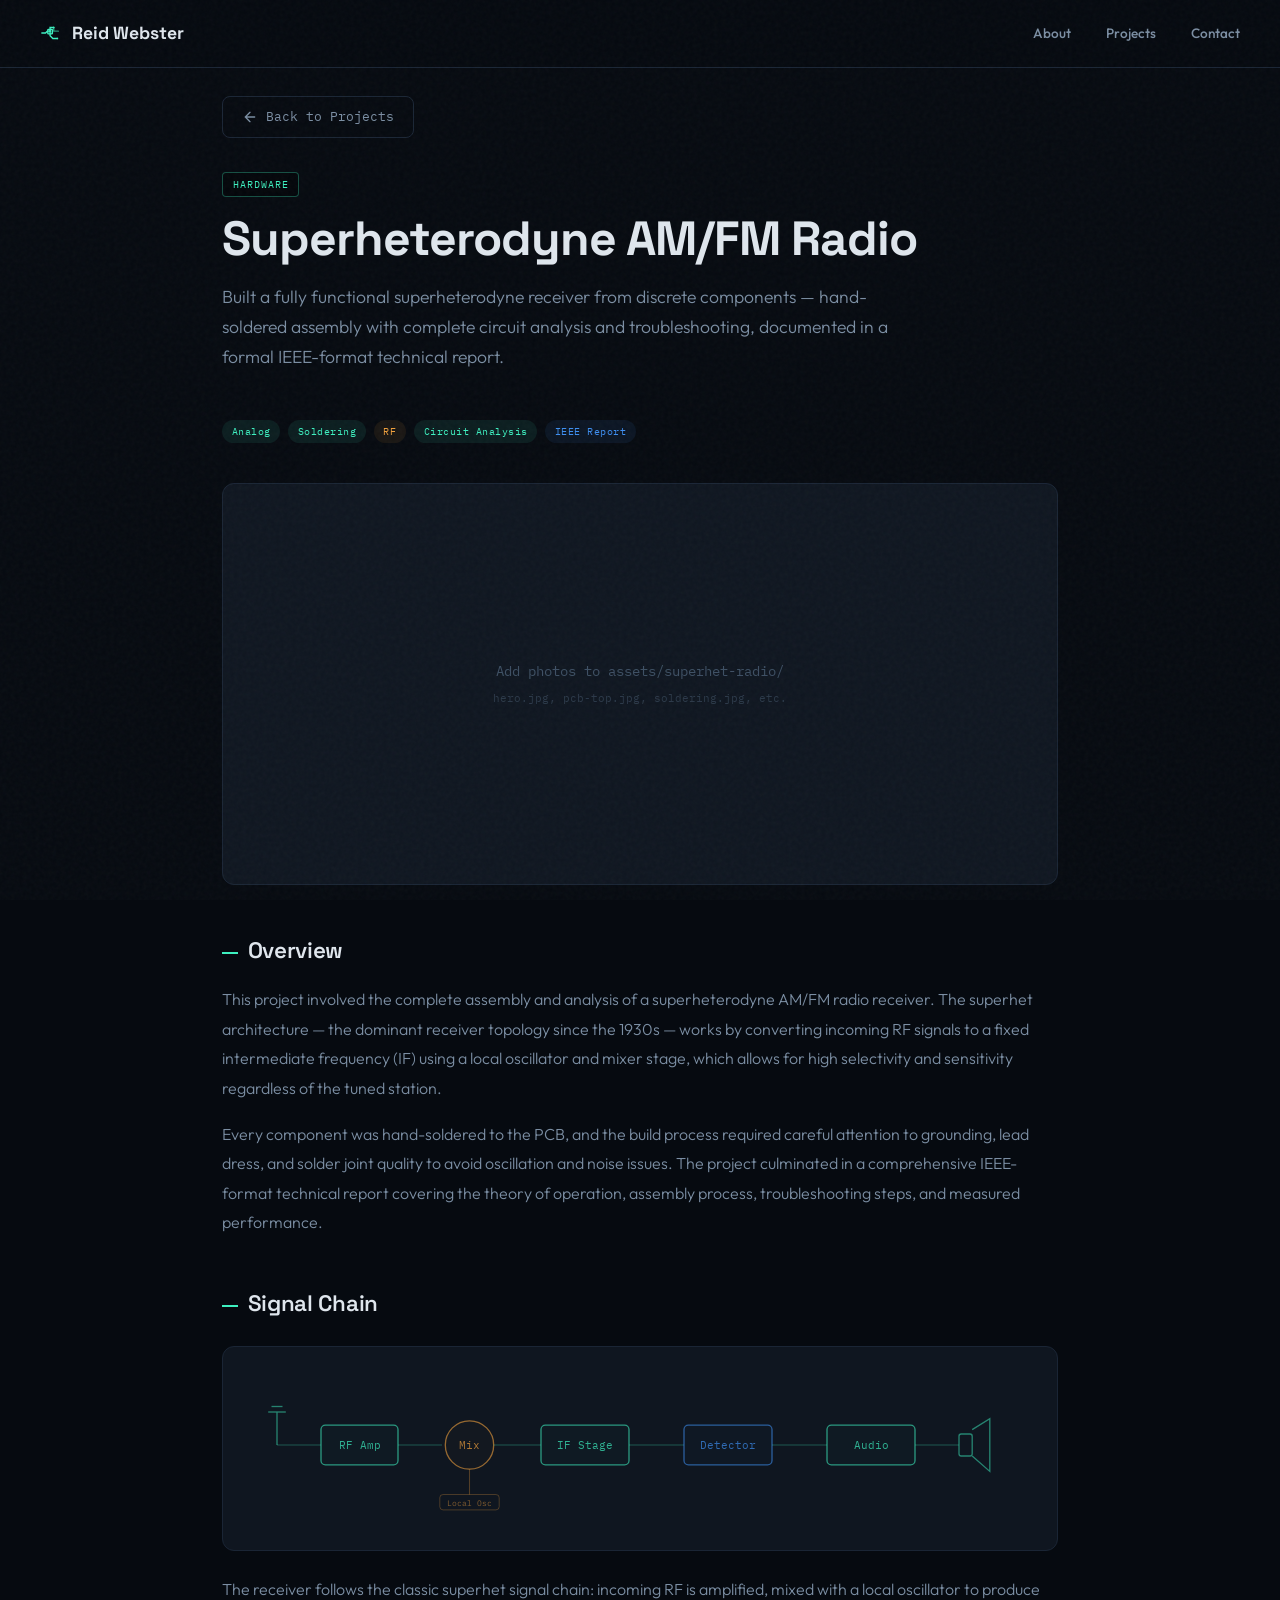
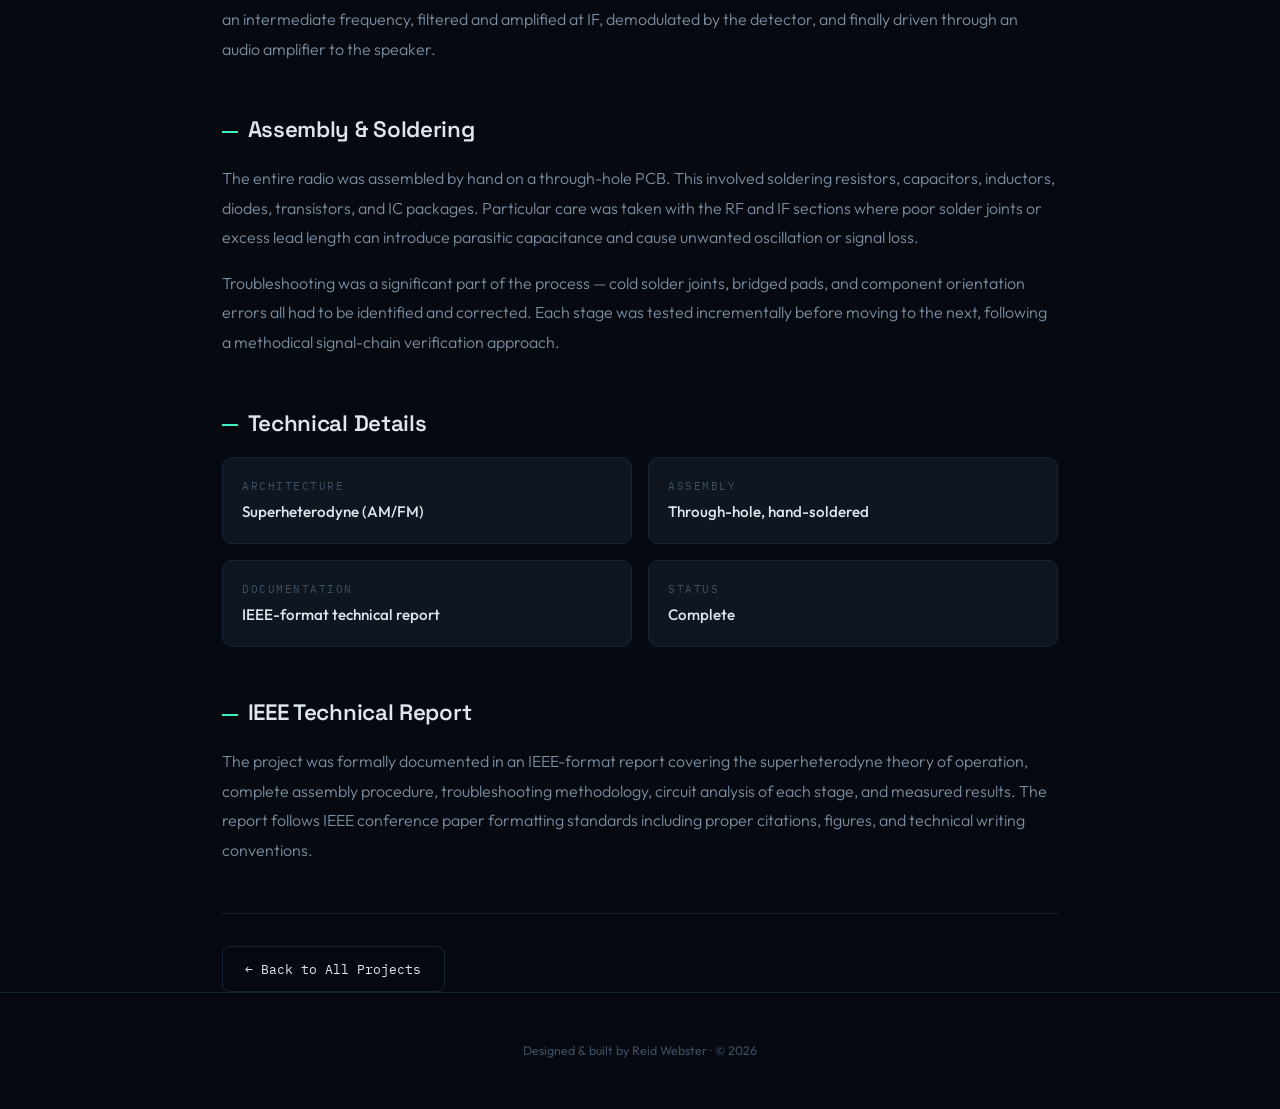
==== projects/superhet-radio.html @ 6ef9539f "Big update" ====
<!DOCTYPE html>
<html lang="en">
<head>
  <meta charset="UTF-8">
  <meta name="viewport" content="width=device-width, initial-scale=1.0">
  <meta name="cf-email-obfuscation" content="off">
  <title>Superheterodyne AM/FM Radio — Reid Webster</title>
  <link rel="preconnect" href="https://fonts.googleapis.com">
  <link href="https://fonts.googleapis.com/css2?family=Space+Grotesk:wght@400;500;600;700&family=IBM+Plex+Mono:wght@400;500&family=Outfit:wght@300;400;500;600;700&display=swap" rel="stylesheet">
  <link rel="stylesheet" href="../css/styles.css">
  <style>
    .project-page {
      position: relative;
      z-index: 1;
      max-width: 900px;
      margin: 0 auto;
      padding: 0 2rem;
    }

    .back-btn {
      display: inline-flex;
      align-items: center;
      gap: 0.5rem;
      margin-top: 6rem;
      margin-bottom: 2rem;
      padding: 0.6rem 1.2rem;
      font-family: var(--font-mono);
      font-size: 0.8rem;
      color: var(--text-secondary);
      text-decoration: none;
      border: 1px solid var(--border);
      border-radius: 8px;
      transition: all 0.3s;
      background: transparent;
    }
    .back-btn:hover {
      color: var(--accent);
      border-color: var(--accent);
    }
    .back-btn svg {
      width: 16px;
      height: 16px;
    }

    .project-hero {
      margin-bottom: 3rem;
    }
    .project-hero .project-type-badge {
      position: static;
      display: inline-block;
      margin-bottom: 1rem;
    }
    .project-hero h1 {
      font-family: var(--font-heading);
      font-size: clamp(2rem, 5vw, 3rem);
      font-weight: 700;
      letter-spacing: -1px;
      line-height: 1.1;
      margin-bottom: 1rem;
    }
    .project-hero .subtitle {
      font-size: 1.1rem;
      color: var(--text-secondary);
      font-weight: 300;
      line-height: 1.7;
      max-width: 700px;
    }

    .project-tags-row {
      display: flex;
      flex-wrap: wrap;
      gap: 0.5rem;
      margin: 1.5rem 0 2.5rem;
    }

    .project-gallery {
      margin-bottom: 3rem;
    }
    .gallery-main {
      width: 100%;
      border-radius: 12px;
      border: 1px solid var(--border);
      overflow: hidden;
      margin-bottom: 1rem;
      background: var(--bg-card);
    }
    .gallery-main img {
      width: 100%;
      display: block;
    }
    .gallery-main .placeholder {
      width: 100%;
      height: 400px;
      display: flex;
      align-items: center;
      justify-content: center;
      color: var(--text-muted);
      font-family: var(--font-mono);
      font-size: 0.85rem;
      flex-direction: column;
      gap: 0.5rem;
    }
    .placeholder-hint {
      font-size: 0.7rem;
      color: var(--text-muted);
      opacity: 0.6;
    }
    .gallery-thumbs {
      display: flex;
      gap: 0.75rem;
      overflow-x: auto;
    }
    .gallery-thumbs img {
      width: 120px;
      height: 80px;
      object-fit: cover;
      border-radius: 8px;
      border: 1px solid var(--border);
      cursor: pointer;
      transition: all 0.3s;
      opacity: 0.6;
    }
    .gallery-thumbs img:hover,
    .gallery-thumbs img.active {
      opacity: 1;
      border-color: var(--accent);
    }

    .project-section {
      margin-bottom: 3rem;
    }
    .project-section h2 {
      font-family: var(--font-heading);
      font-size: 1.4rem;
      font-weight: 600;
      letter-spacing: -0.3px;
      margin-bottom: 1rem;
      color: var(--text-primary);
    }
    .project-section h2::before {
      content: '';
      display: inline-block;
      width: 16px;
      height: 2px;
      background: var(--accent);
      margin-right: 0.6rem;
      vertical-align: middle;
    }
    .project-section p {
      color: var(--text-secondary);
      font-size: 1rem;
      line-height: 1.85;
      font-weight: 300;
    }
    .project-section p + p {
      margin-top: 1rem;
    }

    .details-grid {
      display: grid;
      grid-template-columns: 1fr 1fr;
      gap: 1rem;
      margin-top: 1rem;
    }
    .detail-card {
      background: var(--bg-card);
      border: 1px solid var(--border);
      border-radius: 10px;
      padding: 1.2rem;
    }
    .detail-card .label {
      font-family: var(--font-mono);
      font-size: 0.68rem;
      color: var(--text-muted);
      text-transform: uppercase;
      letter-spacing: 1.5px;
      margin-bottom: 0.3rem;
    }
    .detail-card .value {
      font-size: 0.95rem;
      font-weight: 500;
      color: var(--text-primary);
    }

    .project-links {
      display: flex;
      gap: 1rem;
      flex-wrap: wrap;
      margin-top: 2rem;
      padding-top: 2rem;
      border-top: 1px solid var(--border);
    }
    .project-ext-link {
      display: inline-flex;
      align-items: center;
      gap: 0.5rem;
      padding: 0.7rem 1.4rem;
      font-family: var(--font-mono);
      font-size: 0.82rem;
      color: var(--text-primary);
      text-decoration: none;
      border: 1px solid var(--border);
      border-radius: 8px;
      transition: all 0.3s;
    }
    .project-ext-link:hover {
      border-color: var(--accent);
      color: var(--accent);
    }
    .project-ext-link.primary {
      background: var(--accent);
      color: var(--bg-primary);
      border-color: var(--accent);
    }
    .project-ext-link.primary:hover {
      opacity: 0.9;
      transform: translateY(-2px);
    }

    /* Block diagram */
    .block-diagram {
      background: var(--bg-card);
      border: 1px solid var(--border);
      border-radius: 12px;
      padding: 2rem;
      margin: 1.5rem 0;
      overflow-x: auto;
    }

    @media (max-width: 600px) {
      .details-grid { grid-template-columns: 1fr; }
      .project-page { padding: 0 1.2rem; }
      .back-btn { margin-top: 5rem; }
    }
  </style>
</head>
<body>

<!-- Nav -->
<nav>
  <div class="nav-logo">
    <svg viewBox="0 0 24 24" fill="none" xmlns="http://www.w3.org/2000/svg">
      <path d="M2 12h4l2-2h3" stroke="var(--accent)" stroke-width="1.5" stroke-linecap="round"/>
      <path d="M11 10v-4h4" stroke="var(--accent)" stroke-width="1.5" stroke-linecap="round"/>
      <path d="M11 10v5l3 3h5" stroke="var(--accent)" stroke-width="1.5" stroke-linecap="round"/>
      <path d="M15 6v4h5" stroke="var(--accent)" stroke-width="1.5" stroke-linecap="round" opacity="0.6"/>
      <rect x="8.5" y="8" width="5" height="5" rx="0.8" stroke="var(--accent)" stroke-width="1.5" fill="var(--accent)" fill-opacity="0.15"/>
      <circle cx="11" cy="10" r="1.2" fill="var(--accent)" opacity="0.8"/>
      <circle cx="15" cy="6" r="1" fill="var(--accent)" opacity="0.6"/>
      <circle cx="19" cy="18" r="1" fill="var(--accent)" opacity="0.6"/>
    </svg>
    Reid Webster
  </div>
  <ul class="nav-links">
    <li><a href="../index.html#about">About</a></li>
    <li><a href="../index.html#projects">Projects</a></li>
    <li><a href="../index.html#contact">Contact</a></li>
  </ul>
</nav>

<div class="project-page">

  <!-- Back -->
  <a href="../index.html#projects" class="back-btn">
    <svg viewBox="0 0 24 24" fill="none" stroke="currentColor" stroke-width="2" stroke-linecap="round">
      <path d="M19 12H5M12 5l-7 7 7 7"/>
    </svg>
    Back to Projects
  </a>

  <!-- Hero -->
  <div class="project-hero">
    <span class="project-type-badge hw">Hardware</span>
    <h1>Superheterodyne AM/FM Radio</h1>
    <p class="subtitle">
      Built a fully functional superheterodyne receiver from discrete components — hand-soldered assembly
      with complete circuit analysis and troubleshooting, documented in a formal IEEE-format technical report.
    </p>
  </div>

  <!-- Tags -->
  <div class="project-tags-row">
    <span class="tag">Analog</span>
    <span class="tag">Soldering</span>
    <span class="tag warm">RF</span>
    <span class="tag">Circuit Analysis</span>
    <span class="tag blue">IEEE Report</span>
  </div>

  <!-- Gallery -->
  <div class="project-gallery">
    <div class="gallery-main" id="galleryMain">
      <!-- Replace with: <img src="../assets/superhet-radio/hero.jpg" alt="Completed superhet radio"> -->
      <div class="placeholder">
        Add photos to assets/superhet-radio/
        <span class="placeholder-hint">hero.jpg, pcb-top.jpg, soldering.jpg, etc.</span>
      </div>
    </div>
    <!-- Uncomment and add real images:
    <div class="gallery-thumbs">
      <img src="../assets/superhet-radio/hero.jpg" alt="Completed radio" class="active" onclick="swapImg(this)">
      <img src="../assets/superhet-radio/pcb-top.jpg" alt="PCB top view" onclick="swapImg(this)">
      <img src="../assets/superhet-radio/soldering.jpg" alt="Soldering closeup" onclick="swapImg(this)">
      <img src="../assets/superhet-radio/scope.jpg" alt="Oscilloscope capture" onclick="swapImg(this)">
    </div>
    -->
  </div>

  <!-- Overview -->
  <div class="project-section">
    <h2>Overview</h2>
    <p>
      This project involved the complete assembly and analysis of a superheterodyne AM/FM radio receiver.
      The superhet architecture — the dominant receiver topology since the 1930s — works by converting
      incoming RF signals to a fixed intermediate frequency (IF) using a local oscillator and mixer stage,
      which allows for high selectivity and sensitivity regardless of the tuned station.
    </p>
    <p>
      Every component was hand-soldered to the PCB, and the build process required careful attention to
      grounding, lead dress, and solder joint quality to avoid oscillation and noise issues. The project
      culminated in a comprehensive IEEE-format technical report covering the theory of operation,
      assembly process, troubleshooting steps, and measured performance.
    </p>
  </div>

  <!-- Signal chain block diagram -->
  <div class="project-section">
    <h2>Signal Chain</h2>
    <div class="block-diagram">
      <svg viewBox="0 0 700 120" fill="none" xmlns="http://www.w3.org/2000/svg" style="width:100%;height:auto;">
        <!-- Antenna -->
        <g stroke="#3df0c0" stroke-width="1.2" opacity="0.5">
          <line x1="20" y1="30" x2="20" y2="60"/>
          <line x1="12" y1="30" x2="28" y2="30"/>
          <line x1="15" y1="25" x2="25" y2="25"/>
        </g>
        <line x1="20" y1="60" x2="60" y2="60" stroke="#3df0c0" stroke-width="1" opacity="0.3"/>

        <!-- RF Amp -->
        <rect x="60" y="42" width="70" height="36" rx="4" stroke="#3df0c0" stroke-width="1.2" fill="#3df0c008" opacity="0.6"/>
        <text x="95" y="64" text-anchor="middle" fill="#3df0c0" font-size="10" font-family="'IBM Plex Mono',monospace" opacity="0.7">RF Amp</text>
        <line x1="130" y1="60" x2="170" y2="60" stroke="#3df0c0" stroke-width="1" opacity="0.3"/>

        <!-- Mixer -->
        <circle cx="195" cy="60" r="22" stroke="#f0a03d" stroke-width="1.2" fill="#f0a03d08" opacity="0.6"/>
        <text x="195" y="64" text-anchor="middle" fill="#f0a03d" font-size="10" font-family="'IBM Plex Mono',monospace" opacity="0.7">Mix</text>
        <!-- LO -->
        <line x1="195" y1="82" x2="195" y2="105" stroke="#f0a03d" stroke-width="1" opacity="0.3"/>
        <rect x="168" y="105" width="54" height="14" rx="3" stroke="#f0a03d" stroke-width="0.8" fill="none" opacity="0.3"/>
        <text x="195" y="115" text-anchor="middle" fill="#f0a03d" font-size="7" font-family="'IBM Plex Mono',monospace" opacity="0.5">Local Osc</text>

        <line x1="217" y1="60" x2="260" y2="60" stroke="#3df0c0" stroke-width="1" opacity="0.3"/>

        <!-- IF Filter/Amp -->
        <rect x="260" y="42" width="80" height="36" rx="4" stroke="#3df0c0" stroke-width="1.2" fill="#3df0c008" opacity="0.6"/>
        <text x="300" y="64" text-anchor="middle" fill="#3df0c0" font-size="10" font-family="'IBM Plex Mono',monospace" opacity="0.7">IF Stage</text>
        <line x1="340" y1="60" x2="390" y2="60" stroke="#3df0c0" stroke-width="1" opacity="0.3"/>

        <!-- Detector -->
        <rect x="390" y="42" width="80" height="36" rx="4" stroke="#3d8ef0" stroke-width="1.2" fill="#3d8ef008" opacity="0.6"/>
        <text x="430" y="64" text-anchor="middle" fill="#3d8ef0" font-size="10" font-family="'IBM Plex Mono',monospace" opacity="0.7">Detector</text>
        <line x1="470" y1="60" x2="520" y2="60" stroke="#3df0c0" stroke-width="1" opacity="0.3"/>

        <!-- Audio Amp -->
        <rect x="520" y="42" width="80" height="36" rx="4" stroke="#3df0c0" stroke-width="1.2" fill="#3df0c008" opacity="0.6"/>
        <text x="560" y="64" text-anchor="middle" fill="#3df0c0" font-size="10" font-family="'IBM Plex Mono',monospace" opacity="0.7">Audio</text>
        <line x1="600" y1="60" x2="640" y2="60" stroke="#3df0c0" stroke-width="1" opacity="0.3"/>

        <!-- Speaker -->
        <g stroke="#3df0c0" stroke-width="1.2" opacity="0.5">
          <rect x="640" y="50" width="12" height="20" rx="2"/>
          <path d="M652,46 L668,36 V84 L652,70"/>
        </g>
      </svg>
    </div>
    <p>
      The receiver follows the classic superhet signal chain: incoming RF is amplified, mixed with a
      local oscillator to produce an intermediate frequency, filtered and amplified at IF, demodulated
      by the detector, and finally driven through an audio amplifier to the speaker.
    </p>
  </div>

  <!-- Assembly & Soldering -->
  <div class="project-section">
    <h2>Assembly & Soldering</h2>
    <p>
      The entire radio was assembled by hand on a through-hole PCB. This involved soldering resistors,
      capacitors, inductors, diodes, transistors, and IC packages. Particular care was taken with the
      RF and IF sections where poor solder joints or excess lead length can introduce parasitic
      capacitance and cause unwanted oscillation or signal loss.
    </p>
    <p>
      Troubleshooting was a significant part of the process — cold solder joints, bridged pads, and
      component orientation errors all had to be identified and corrected. Each stage was tested
      incrementally before moving to the next, following a methodical signal-chain verification approach.
    </p>
  </div>

  <!-- Technical Details -->
  <div class="project-section">
    <h2>Technical Details</h2>
    <div class="details-grid">
      <div class="detail-card">
        <div class="label">Architecture</div>
        <div class="value">Superheterodyne (AM/FM)</div>
      </div>
      <div class="detail-card">
        <div class="label">Assembly</div>
        <div class="value">Through-hole, hand-soldered</div>
      </div>
      <div class="detail-card">
        <div class="label">Documentation</div>
        <div class="value">IEEE-format technical report</div>
      </div>
      <div class="detail-card">
        <div class="label">Status</div>
        <div class="value">Complete</div>
      </div>
    </div>
  </div>

  <!-- IEEE Report -->
  <div class="project-section">
    <h2>IEEE Technical Report</h2>
    <p>
      The project was formally documented in an IEEE-format report covering the superheterodyne
      theory of operation, complete assembly procedure, troubleshooting methodology, circuit analysis
      of each stage, and measured results. The report follows IEEE conference paper formatting
      standards including proper citations, figures, and technical writing conventions.
    </p>
  </div>

  <!-- Links -->
  <div class="project-links">
    <!-- Uncomment and update when you have the PDF or repo link:
    <a href="../assets/superhet-radio/ieee-report.pdf" class="project-ext-link primary" target="_blank">Read IEEE Report (PDF)</a>
    -->
    <a href="../index.html#projects" class="project-ext-link">← Back to All Projects</a>
  </div>

</div>

<footer>
  <p>Designed & built by Reid Webster · © 2026</p>
</footer>

<script src="../js/main.js"></script>
<script>
  function swapImg(thumb) {
    var main = document.getElementById('galleryMain');
    main.innerHTML = '<img src="' + thumb.src + '" alt="' + thumb.alt + '">';
    document.querySelectorAll('.gallery-thumbs img').forEach(function(t) { t.classList.remove('active'); });
    thumb.classList.add('active');
  }
</script>
</body>
</html>
---- css/styles.css ----
/* ══════════════════════════════════════
   VARIABLES
   ══════════════════════════════════════ */

:root {
  --bg-primary: #060a10;
  --bg-secondary: #0b1018;
  --bg-card: #0f1620;
  --border: #1a2535;
  --accent: #3df0c0;
  --accent-warm: #f0a03d;
  --accent-blue: #3d8ef0;
  --accent-dim: #3df0c015;
  --accent-mid: #3df0c050;
  --text-primary: #dfe6ed;
  --text-secondary: #7b8ea3;
  --text-muted: #3d4f63;
  --glow: 0 0 30px #3df0c020, 0 0 60px #3df0c008;
  --glow-warm: 0 0 20px #f0a03d30;
  --font-display: 'Outfit', sans-serif;
  --font-mono: 'IBM Plex Mono', monospace;
  --font-heading: 'Space Grotesk', sans-serif;
}


/* ══════════════════════════════════════
   RESET & BASE
   ══════════════════════════════════════ */

* {
  margin: 0;
  padding: 0;
  box-sizing: border-box;
}

html {
  scroll-behavior: smooth;
}

body {
  background: var(--bg-primary);
  color: var(--text-primary);
  font-family: var(--font-display);
  overflow-x: hidden;
  line-height: 1.6;
}


/* ══════════════════════════════════════
   NOISE OVERLAY
   ══════════════════════════════════════ */

body::before {
  content: '';
  position: fixed;
  inset: 0;
  background: url("data:image/svg+xml,%3Csvg viewBox='0 0 256 256' xmlns='http://www.w3.org/2000/svg'%3E%3Cfilter id='n'%3E%3CfeTurbulence type='fractalNoise' baseFrequency='0.85' numOctaves='4' stitchTiles='stitch'/%3E%3C/filter%3E%3Crect width='100%25' height='100%25' filter='url(%23n)' opacity='0.035'/%3E%3C/svg%3E");
  pointer-events: none;
  z-index: 9999;
}


/* ══════════════════════════════════════
   WAVEFORM BACKGROUND
   ══════════════════════════════════════ */

.wave-bg {
  position: fixed;
  inset: 0;
  z-index: 0;
  opacity: 0.12;
  overflow: hidden;
}


/* ══════════════════════════════════════
   NAVIGATION
   ══════════════════════════════════════ */

nav {
  position: fixed;
  top: 0;
  left: 0;
  right: 0;
  z-index: 100;
  padding: 1.2rem 2.5rem;
  display: flex;
  justify-content: space-between;
  align-items: center;
  background: #060a10dd;
  backdrop-filter: blur(20px);
  border-bottom: 1px solid var(--border);
}

.nav-logo {
  font-family: var(--font-heading);
  font-weight: 700;
  font-size: 1.1rem;
  color: var(--text-primary);
  display: flex;
  align-items: center;
  gap: 0.6rem;
}

.nav-logo svg {
  width: 22px;
  height: 22px;
}

.nav-links {
  display: flex;
  gap: 2.2rem;
  list-style: none;
}

.nav-links a {
  color: var(--text-secondary);
  text-decoration: none;
  font-size: 0.85rem;
  font-weight: 500;
  transition: color 0.3s;
}

.nav-links a:hover {
  color: var(--accent);
}


/* ══════════════════════════════════════
   HERO
   ══════════════════════════════════════ */

.hero {
  position: relative;
  z-index: 1;
  min-height: 100vh;
  display: flex;
  flex-direction: column;
  justify-content: center;
  padding: 8rem 3rem 4rem;
  max-width: 1200px;
  margin: 0 auto;
}

.hero-tag {
  font-family: var(--font-mono);
  font-size: 0.78rem;
  color: var(--accent);
  letter-spacing: 2.5px;
  text-transform: uppercase;
  margin-bottom: 1.5rem;
  display: flex;
  align-items: center;
  gap: 0.75rem;
  opacity: 0;
  animation: fadeUp 0.8s ease forwards 0.2s;
}

.hero-tag .pulse {
  width: 8px;
  height: 8px;
  background: var(--accent);
  border-radius: 50%;
  animation: pulse 2s ease-in-out infinite;
}

.hero h1 {
  font-family: var(--font-heading);
  font-size: clamp(2.8rem, 6.5vw, 5.2rem);
  font-weight: 700;
  line-height: 1.08;
  letter-spacing: -2px;
  margin-bottom: 1.5rem;
  opacity: 0;
  animation: fadeUp 0.8s ease forwards 0.4s;
}

.hero h1 .accent {
  color: var(--accent);
}

.hero h1 .warm {
  color: var(--accent-warm);
}

.hero-description {
  font-size: 1.15rem;
  color: var(--text-secondary);
  max-width: 540px;
  line-height: 1.85;
  font-weight: 300;
  opacity: 0;
  animation: fadeUp 0.8s ease forwards 0.6s;
}

.hero-cta {
  display: flex;
  gap: 1rem;
  margin-top: 2.5rem;
  opacity: 0;
  animation: fadeUp 0.8s ease forwards 0.8s;
}


/* ══════════════════════════════════════
   BUTTONS
   ══════════════════════════════════════ */

.btn-primary {
  display: inline-flex;
  align-items: center;
  gap: 0.5rem;
  padding: 0.85rem 1.8rem;
  background: var(--accent);
  color: var(--bg-primary);
  font-family: var(--font-display);
  font-size: 0.88rem;
  font-weight: 600;
  border: none;
  border-radius: 8px;
  cursor: pointer;
  text-decoration: none;
  transition: all 0.3s;
}

.btn-primary:hover {
  box-shadow: var(--glow);
  transform: translateY(-2px);
}

.btn-outline {
  display: inline-flex;
  align-items: center;
  gap: 0.5rem;
  padding: 0.85rem 1.8rem;
  background: transparent;
  color: var(--text-primary);
  font-family: var(--font-display);
  font-size: 0.88rem;
  font-weight: 500;
  border: 1px solid var(--border);
  border-radius: 8px;
  cursor: pointer;
  text-decoration: none;
  transition: all 0.3s;
}

.btn-outline:hover {
  border-color: var(--accent);
  color: var(--accent);
}


/* ══════════════════════════════════════
   CIRCUIT DECORATION (HERO)
   ══════════════════════════════════════ */

.circuit-deco {
  position: absolute;
  right: 2rem;
  top: 50%;
  transform: translateY(-50%);
  width: 400px;
  height: 400px;
  opacity: 0;
  animation: fadeIn 1.2s ease forwards 1s;
}

.circuit-deco #circuitCanvas {
  position: absolute;
  inset: 0;
  width: 100%;
  height: 100%;
  pointer-events: none;
  z-index: 1;
}

.circuit-deco #circuitSVG {
  position: absolute;
  inset: 0;
  width: 100%;
  height: 100%;
}

.circuit-deco .trace {
  animation: trace 1.8s ease forwards;
}

.circuit-deco .trace:nth-child(1)  { animation-delay: 1.0s; }
.circuit-deco .trace:nth-child(2)  { animation-delay: 1.1s; }
.circuit-deco .trace:nth-child(3)  { animation-delay: 1.2s; }
.circuit-deco .trace:nth-child(4)  { animation-delay: 1.3s; }
.circuit-deco .trace:nth-child(5)  { animation-delay: 1.4s; }
.circuit-deco .trace:nth-child(6)  { animation-delay: 1.5s; }
.circuit-deco .trace:nth-child(7)  { animation-delay: 1.1s; }
.circuit-deco .trace:nth-child(8)  { animation-delay: 1.3s; }
.circuit-deco .trace:nth-child(9)  { animation-delay: 1.5s; }
.circuit-deco .trace:nth-child(10) { animation-delay: 1.6s; }
.circuit-deco .trace:nth-child(11) { animation-delay: 1.4s; }
.circuit-deco .trace:nth-child(12) { animation-delay: 1.7s; }
.circuit-deco .trace:nth-child(13) { animation-delay: 1.2s; }
.circuit-deco .trace:nth-child(14) { animation-delay: 1.6s; }


/* ══════════════════════════════════════
   SECTION COMMONS
   ══════════════════════════════════════ */

section {
  position: relative;
  z-index: 1;
  max-width: 1200px;
  margin: 0 auto;
  padding: 6rem 3rem;
}

.section-label {
  font-family: var(--font-mono);
  font-size: 0.72rem;
  color: var(--accent);
  letter-spacing: 3px;
  text-transform: uppercase;
  margin-bottom: 0.75rem;
  display: flex;
  align-items: center;
  gap: 0.5rem;
}

.section-label::before {
  content: '';
  display: inline-block;
  width: 20px;
  height: 1px;
  background: var(--accent);
}

.section-title {
  font-family: var(--font-heading);
  font-size: 2.5rem;
  font-weight: 700;
  letter-spacing: -1px;
  margin-bottom: 3rem;
}

.divider {
  max-width: 1200px;
  margin: 0 auto;
  padding: 0 3rem;
  position: relative;
  z-index: 1;
}

.divider hr {
  border: none;
  border-top: 1px solid var(--border);
}


/* ══════════════════════════════════════
   ABOUT
   ══════════════════════════════════════ */

.about-grid {
  display: grid;
  grid-template-columns: 260px 1fr 1fr;
  gap: 3rem;
  align-items: start;
}

.about-text {
  color: var(--text-secondary);
  font-size: 1.05rem;
  line-height: 1.9;
  font-weight: 300;
}

.about-text strong {
  color: var(--text-primary);
  font-weight: 600;
}


/* ══════════════════════════════════════
   BADGE (LANYARD PHYSICS)
   ══════════════════════════════════════ */

.badge-wrapper {
  position: relative;
  width: 260px;
  height: 520px;
  overflow: visible;
  z-index: 2;
}

.badge-wrapper canvas {
  position: absolute;
  top: -60px;
  left: -80px;
  pointer-events: none;
}

.badge-wrapper canvas.near-badge {
  pointer-events: auto;
  cursor: grab;
}

.badge-wrapper canvas.dragging {
  pointer-events: auto;
  cursor: grabbing;
}

.badge-hint {
  position: absolute;
  bottom: 12px;
  left: 50%;
  transform: translateX(-50%);
  font-family: var(--font-mono);
  font-size: 0.65rem;
  text-transform: uppercase;
  letter-spacing: 0.1em;
  color: var(--text-muted);
  pointer-events: none;
  animation: hintPulse 2s ease-in-out infinite;
}

@keyframes hintPulse {
  0%, 100% { opacity: 0.5; }
  50% { opacity: 1; }
}


/* ══════════════════════════════════════
   SPECIALTY CARDS
   ══════════════════════════════════════ */

.specialties {
  display: flex;
  flex-direction: column;
  gap: 1rem;
}

.specialty-card {
  background: var(--bg-card);
  border: 1px solid var(--border);
  border-radius: 12px;
  padding: 1.4rem;
  display: flex;
  align-items: flex-start;
  gap: 1rem;
  transition: all 0.3s;
}

.specialty-card:hover {
  border-color: var(--accent-mid);
  transform: translateX(6px);
}

.specialty-icon {
  width: 44px;
  height: 44px;
  border-radius: 10px;
  display: flex;
  align-items: center;
  justify-content: center;
  font-size: 1.2rem;
  flex-shrink: 0;
}

.specialty-icon.ee  { background: #3df0c018; }
.specialty-icon.pcb { background: #f0a03d18; }
.specialty-icon.sw  { background: #3d8ef018; }
.specialty-icon.sig { background: #c03df018; }

.specialty-content h4 {
  font-family: var(--font-heading);
  font-size: 0.95rem;
  font-weight: 600;
  margin-bottom: 0.25rem;
}

.specialty-content p {
  font-size: 0.82rem;
  color: var(--text-muted);
  line-height: 1.5;
}


/* ══════════════════════════════════════
   PROJECTS
   ══════════════════════════════════════ */

.projects-grid {
  display: grid;
  grid-template-columns: repeat(auto-fit, minmax(340px, 1fr));
  gap: 1.5rem;
}

.project-card {
  background: var(--bg-card);
  border: 1px solid var(--border);
  border-radius: 14px;
  overflow: hidden;
  transition: all 0.4s;
  cursor: pointer;
}

.project-card:hover {
  border-color: var(--accent-mid);
  transform: translateY(-6px);
  box-shadow: 0 20px 60px #00000060, var(--glow);
}

.project-preview {
  height: 190px;
  position: relative;
  overflow: hidden;
  display: flex;
  align-items: center;
  justify-content: center;
}

.project-preview svg {
  position: absolute;
  inset: 0;
  width: 100%;
  height: 100%;
}

.project-number {
  position: absolute;
  top: 1rem;
  left: 1rem;
  font-family: var(--font-mono);
  font-size: 0.65rem;
  color: #ffffff20;
  letter-spacing: 1px;
  border: 1px solid #ffffff10;
  padding: 0.2rem 0.5rem;
  border-radius: 4px;
}

.project-type-badge {
  position: absolute;
  top: 1rem;
  right: 1rem;
  font-family: var(--font-mono);
  font-size: 0.6rem;
  letter-spacing: 1px;
  text-transform: uppercase;
  padding: 0.25rem 0.6rem;
  border-radius: 4px;
  background: #00000050;
  backdrop-filter: blur(8px);
}

.project-type-badge.hw    { color: var(--accent);      border: 1px solid var(--accent-mid); }
.project-type-badge.sw    { color: var(--accent-blue);  border: 1px solid #3d8ef050; }
.project-type-badge.mixed { color: var(--accent-warm);  border: 1px solid #f0a03d50; }

.project-info {
  padding: 1.5rem;
}

.project-tags {
  display: flex;
  gap: 0.5rem;
  flex-wrap: wrap;
  margin-bottom: 0.8rem;
}

.tag {
  font-family: var(--font-mono);
  font-size: 0.62rem;
  padding: 0.25rem 0.6rem;
  border-radius: 20px;
  background: var(--accent-dim);
  color: var(--accent);
  letter-spacing: 0.5px;
}

.tag.warm { background: #f0a03d15; color: var(--accent-warm); }
.tag.blue { background: #3d8ef015; color: var(--accent-blue); }

.project-info h3 {
  font-family: var(--font-heading);
  font-size: 1.15rem;
  font-weight: 600;
  margin-bottom: 0.5rem;
  letter-spacing: -0.3px;
}

.project-info p {
  font-size: 0.88rem;
  color: var(--text-secondary);
  line-height: 1.65;
  font-weight: 300;
}

.project-link {
  display: inline-flex;
  align-items: center;
  gap: 0.4rem;
  margin-top: 1rem;
  font-size: 0.82rem;
  font-weight: 500;
  color: var(--accent);
  text-decoration: none;
  transition: gap 0.3s;
}

.project-link:hover {
  gap: 0.8rem;
}


/* ══════════════════════════════════════
   CONTACT
   ══════════════════════════════════════ */

.contact-container {
  background: var(--bg-card);
  border: 1px solid var(--border);
  border-radius: 16px;
  padding: 3.5rem;
  text-align: center;
  max-width: 650px;
  margin: 0 auto;
  position: relative;
  overflow: hidden;
}

.contact-container::before {
  content: '';
  position: absolute;
  top: -1px;
  left: 15%;
  right: 15%;
  height: 2px;
  background: linear-gradient(90deg, transparent, var(--accent), transparent);
}

.contact-container h3 {
  font-family: var(--font-heading);
  font-size: 1.8rem;
  font-weight: 700;
  margin-bottom: 1rem;
  letter-spacing: -0.5px;
}

.contact-container p {
  color: var(--text-secondary);
  margin-bottom: 2rem;
  font-weight: 300;
}

.contact-links {
  display: flex;
  justify-content: center;
  gap: 1rem;
  flex-wrap: wrap;
}

.contact-btn {
  display: inline-flex;
  align-items: center;
  gap: 0.5rem;
  padding: 0.75rem 1.5rem;
  border: 1px solid var(--border);
  border-radius: 8px;
  color: var(--text-primary);
  text-decoration: none;
  font-size: 0.85rem;
  font-weight: 500;
  transition: all 0.3s;
  background: transparent;
}

.contact-btn:hover {
  border-color: var(--accent);
  color: var(--accent);
  box-shadow: var(--glow);
}

.contact-btn {
  position: relative;
}

.contact-btn.showing-info {
  border-color: var(--accent-mid);
  color: var(--accent);
}

.contact-btn.copied {
  border-color: var(--accent);
  color: var(--accent);
  background: var(--accent-dim);
}

.copy-hint {
  position: absolute;
  bottom: calc(100% + 8px);
  left: 50%;
  transform: translateX(-50%) scale(0.9);
  background: var(--bg-card);
  border: 1px solid var(--accent-mid);
  color: var(--accent);
  font-family: var(--font-mono);
  font-size: 0.65rem;
  letter-spacing: 0.5px;
  padding: 0.35rem 0.7rem;
  border-radius: 6px;
  white-space: nowrap;
  pointer-events: none;
  opacity: 0;
  transition: opacity 0.2s, transform 0.2s;
}

.copy-hint::after {
  content: '';
  position: absolute;
  top: 100%;
  left: 50%;
  transform: translateX(-50%);
  border: 5px solid transparent;
  border-top-color: var(--accent-mid);
}

.contact-btn:hover .copy-hint {
  opacity: 1;
  transform: translateX(-50%) scale(1);
}


/* ══════════════════════════════════════
   FOOTER
   ══════════════════════════════════════ */

footer {
  position: relative;
  z-index: 1;
  text-align: center;
  padding: 3rem;
  font-size: 0.78rem;
  color: var(--text-muted);
  border-top: 1px solid var(--border);
}


/* ══════════════════════════════════════
   ANIMATIONS
   ══════════════════════════════════════ */

@keyframes fadeUp {
  from { opacity: 0; transform: translateY(25px); }
  to   { opacity: 1; transform: translateY(0); }
}

@keyframes fadeIn {
  from { opacity: 0; }
  to   { opacity: 1; }
}

@keyframes pulse {
  0%, 100% { box-shadow: 0 0 0 0 #3df0c060; }
  50%      { box-shadow: 0 0 0 6px #3df0c000; }
}

@keyframes trace {
  to { stroke-dashoffset: 0; }
}

.reveal {
  opacity: 0;
  transform: translateY(30px);
  transition: opacity 0.7s ease, transform 0.7s ease;
}

.reveal.visible {
  opacity: 1;
  transform: translateY(0);
}


/* ══════════════════════════════════════
   RESPONSIVE
   ══════════════════════════════════════ */

@media (max-width: 900px) {
  .circuit-deco {
    display: none;
  }

  .about-grid {
    grid-template-columns: 1fr;
    gap: 2rem;
  }

  .badge-wrapper {
    height: 420px;
    max-width: 300px;
    margin: 0 auto;
  }

  .badge-wrapper canvas {
    left: -100px;
  }

  .hero {
    padding: 7rem 1.5rem 3rem;
  }

  section {
    padding: 4rem 1.5rem;
  }

  .projects-grid {
    grid-template-columns: 1fr;
  }

  nav {
    padding: 1rem 1.5rem;
  }

  .nav-links {
    gap: 1.2rem;
  }
}

@media (max-width: 500px) {
  .hero h1 {
    font-size: 2.2rem;
    letter-spacing: -1px;
  }

  .hero-cta {
    flex-direction: column;
  }

  .contact-links {
    flex-direction: column;
    align-items: center;
  }
}
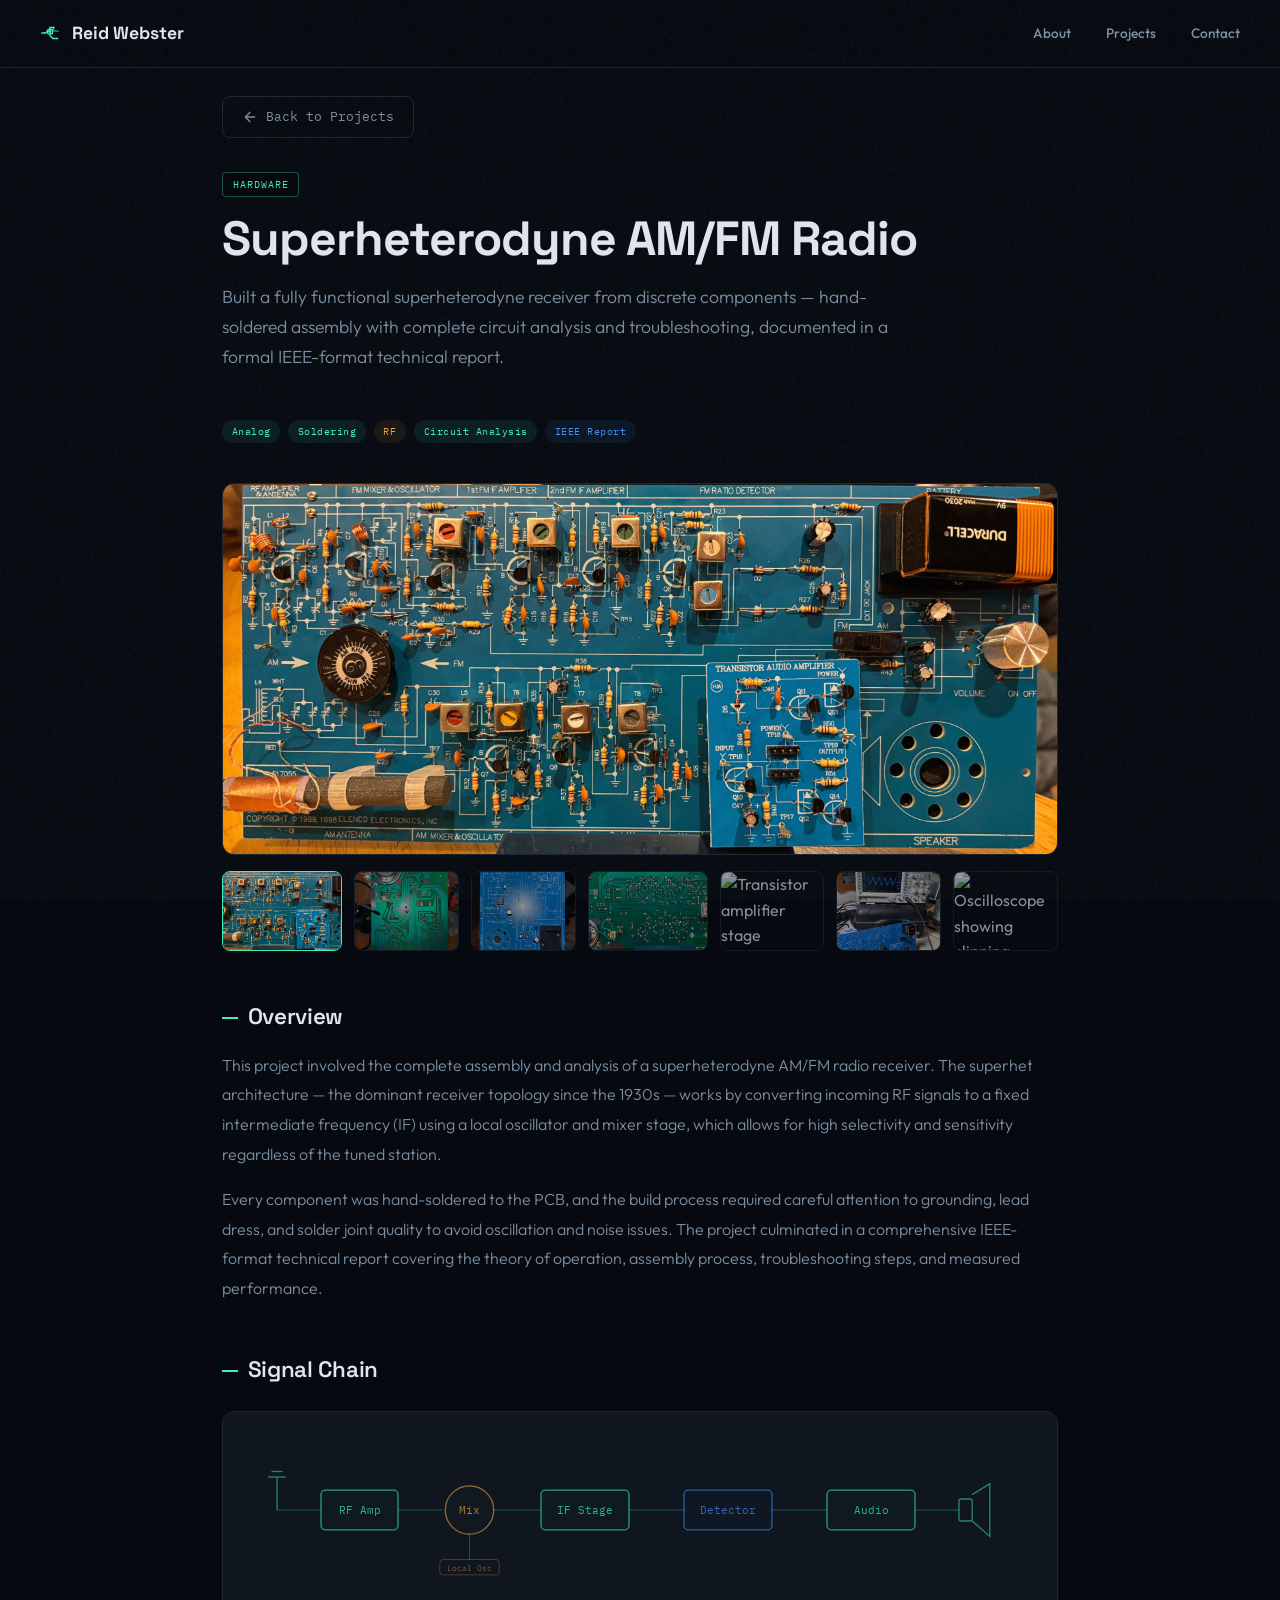
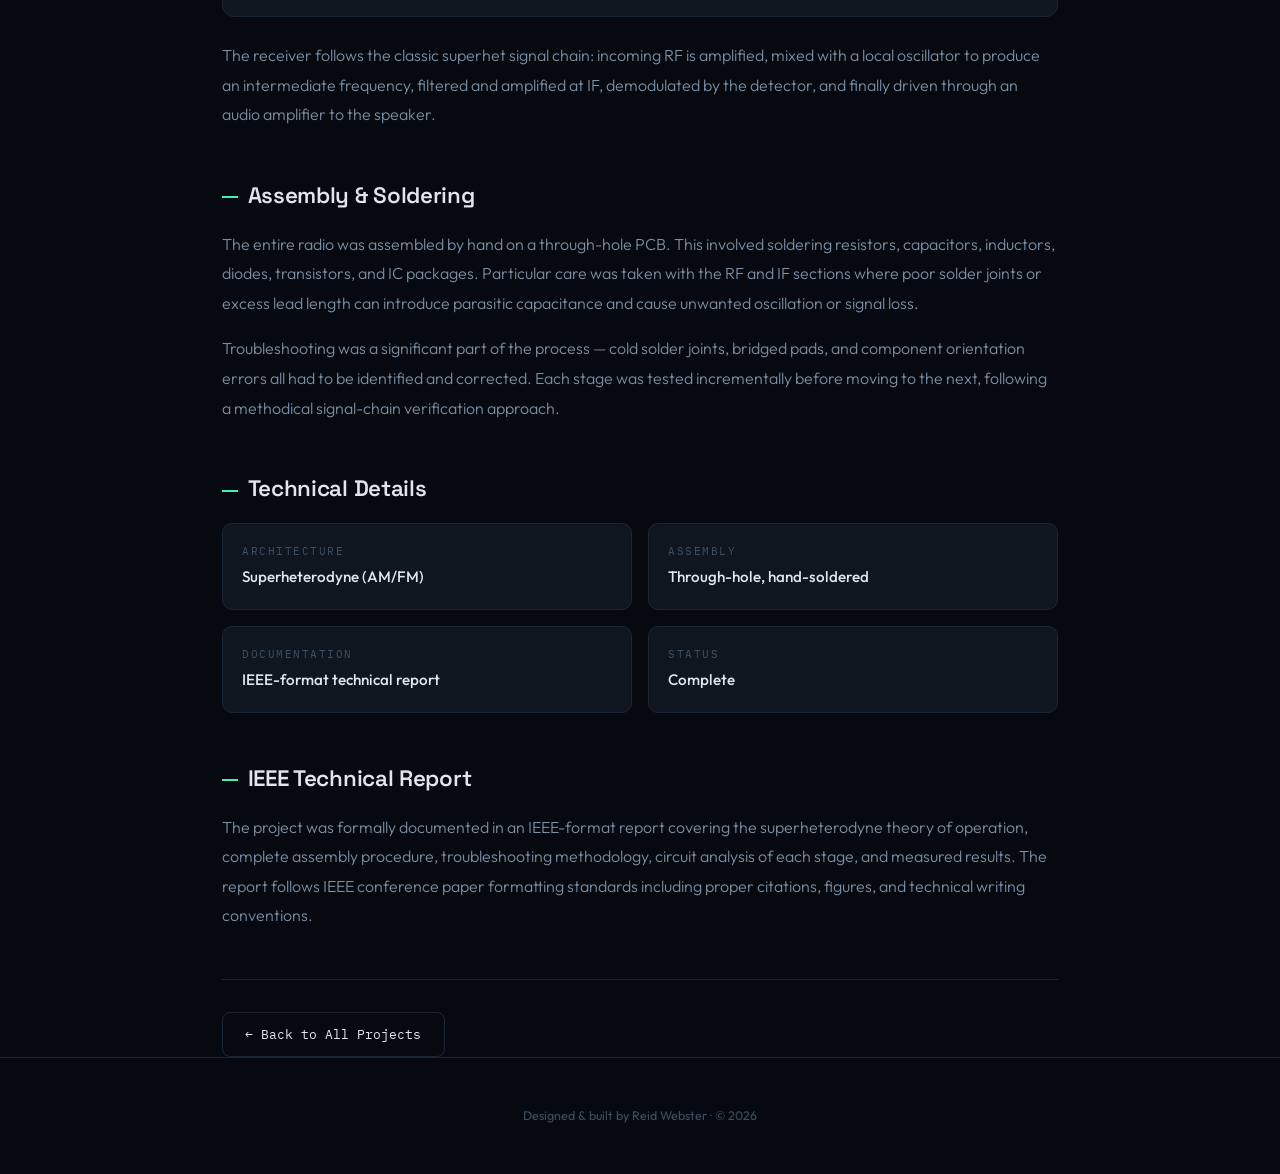
==== commit 529e4c43: "updating radio project" ====
--- a/projects/superhet-radio.html
+++ b/projects/superhet-radio.html
@@ -290,20 +290,17 @@
   <!-- Gallery -->
   <div class="project-gallery">
     <div class="gallery-main" id="galleryMain">
-      <!-- Replace with: <img src="../assets/superhet-radio/hero.jpg" alt="Completed superhet radio"> -->
-      <div class="placeholder">
-        Add photos to assets/superhet-radio/
-        <span class="placeholder-hint">hero.jpg, pcb-top.jpg, soldering.jpg, etc.</span>
-      </div>
+      <img src="../assets/superhet-radio/radio-front.jpeg" alt="Completed superhet radio — front view">
     </div>
-    <!-- Uncomment and add real images:
     <div class="gallery-thumbs">
-      <img src="../assets/superhet-radio/hero.jpg" alt="Completed radio" class="active" onclick="swapImg(this)">
-      <img src="../assets/superhet-radio/pcb-top.jpg" alt="PCB top view" onclick="swapImg(this)">
-      <img src="../assets/superhet-radio/soldering.jpg" alt="Soldering closeup" onclick="swapImg(this)">
-      <img src="../assets/superhet-radio/scope.jpg" alt="Oscilloscope capture" onclick="swapImg(this)">
+      <img src="../assets/superhet-radio/radio-front.jpeg" alt="Radio front" class="active" onclick="swapImg(this)">
+      <img src="../assets/superhet-radio/radio-back.jpeg" alt="Radio back" onclick="swapImg(this)">
+      <img src="../assets/superhet-radio/started-radio.jpeg" alt="Build in progress" onclick="swapImg(this)">
+      <img src="../assets/superhet-radio/started-radio-back.jpeg" alt="Build in progress — back" onclick="swapImg(this)">
+      <img src="../assets/superhet-radio/transistor-amplifier.jpeg" alt="Transistor amplifier stage" onclick="swapImg(this)">
+      <img src="../assets/superhet-radio/oscilliscope-picture.jpeg" alt="Oscilloscope waveform" onclick="swapImg(this)">
+      <img src="../assets/superhet-radio/oscilliscope-clipping.jpeg" alt="Oscilloscope showing clipping" onclick="swapImg(this)">
     </div>
-    -->
   </div>
 
   <!-- Overview -->
--- a/css/styles.css
+++ b/css/styles.css
@@ -260,10 +260,20 @@
   right: 2rem;
   top: 50%;
   transform: translateY(-50%);
-  width: 400px;
-  height: 400px;
+  width: 440px;
+  height: 440px;
   opacity: 0;
   animation: fadeIn 1.2s ease forwards 1s;
+}
+
+.circuit-svg-embed {
+  width: 100%;
+  height: 100%;
+  /* The SVG now has a transparent background. Invert flips the
+     black strokes to white, then hue-rotate tints toward green. */
+  filter: invert(1) hue-rotate(120deg) saturate(0.6) brightness(0.95);
+  opacity: 0.7;
+  pointer-events: none;
 }
 
 .circuit-deco #circuitCanvas {
@@ -272,34 +282,8 @@
   width: 100%;
   height: 100%;
   pointer-events: none;
-  z-index: 1;
-}
-
-.circuit-deco #circuitSVG {
-  position: absolute;
-  inset: 0;
-  width: 100%;
-  height: 100%;
-}
-
-.circuit-deco .trace {
-  animation: trace 1.8s ease forwards;
-}
-
-.circuit-deco .trace:nth-child(1)  { animation-delay: 1.0s; }
-.circuit-deco .trace:nth-child(2)  { animation-delay: 1.1s; }
-.circuit-deco .trace:nth-child(3)  { animation-delay: 1.2s; }
-.circuit-deco .trace:nth-child(4)  { animation-delay: 1.3s; }
-.circuit-deco .trace:nth-child(5)  { animation-delay: 1.4s; }
-.circuit-deco .trace:nth-child(6)  { animation-delay: 1.5s; }
-.circuit-deco .trace:nth-child(7)  { animation-delay: 1.1s; }
-.circuit-deco .trace:nth-child(8)  { animation-delay: 1.3s; }
-.circuit-deco .trace:nth-child(9)  { animation-delay: 1.5s; }
-.circuit-deco .trace:nth-child(10) { animation-delay: 1.6s; }
-.circuit-deco .trace:nth-child(11) { animation-delay: 1.4s; }
-.circuit-deco .trace:nth-child(12) { animation-delay: 1.7s; }
-.circuit-deco .trace:nth-child(13) { animation-delay: 1.2s; }
-.circuit-deco .trace:nth-child(14) { animation-delay: 1.6s; }
+  z-index: 2;
+}
 
 
 /* ══════════════════════════════════════
@@ -517,6 +501,7 @@
   display: flex;
   align-items: center;
   justify-content: center;
+  background: var(--bg-secondary);
 }
 
 .project-preview svg {
@@ -524,6 +509,34 @@
   inset: 0;
   width: 100%;
   height: 100%;
+}
+
+.project-preview img {
+  position: absolute;
+  inset: 0;
+  width: 100%;
+  height: 100%;
+  object-fit: cover;
+  transition: transform 0.5s ease;
+}
+
+.project-card:hover .project-preview img {
+  transform: scale(1.05);
+}
+
+/* Subtle dark gradient overlay on images for readability of the badges/number */
+.project-preview.has-image::after {
+  content: '';
+  position: absolute;
+  inset: 0;
+  background: linear-gradient(
+    to bottom,
+    rgba(6, 10, 16, 0.5) 0%,
+    rgba(6, 10, 16, 0) 40%,
+    rgba(6, 10, 16, 0) 60%,
+    rgba(6, 10, 16, 0.4) 100%
+  );
+  pointer-events: none;
 }
 
 .project-number {
